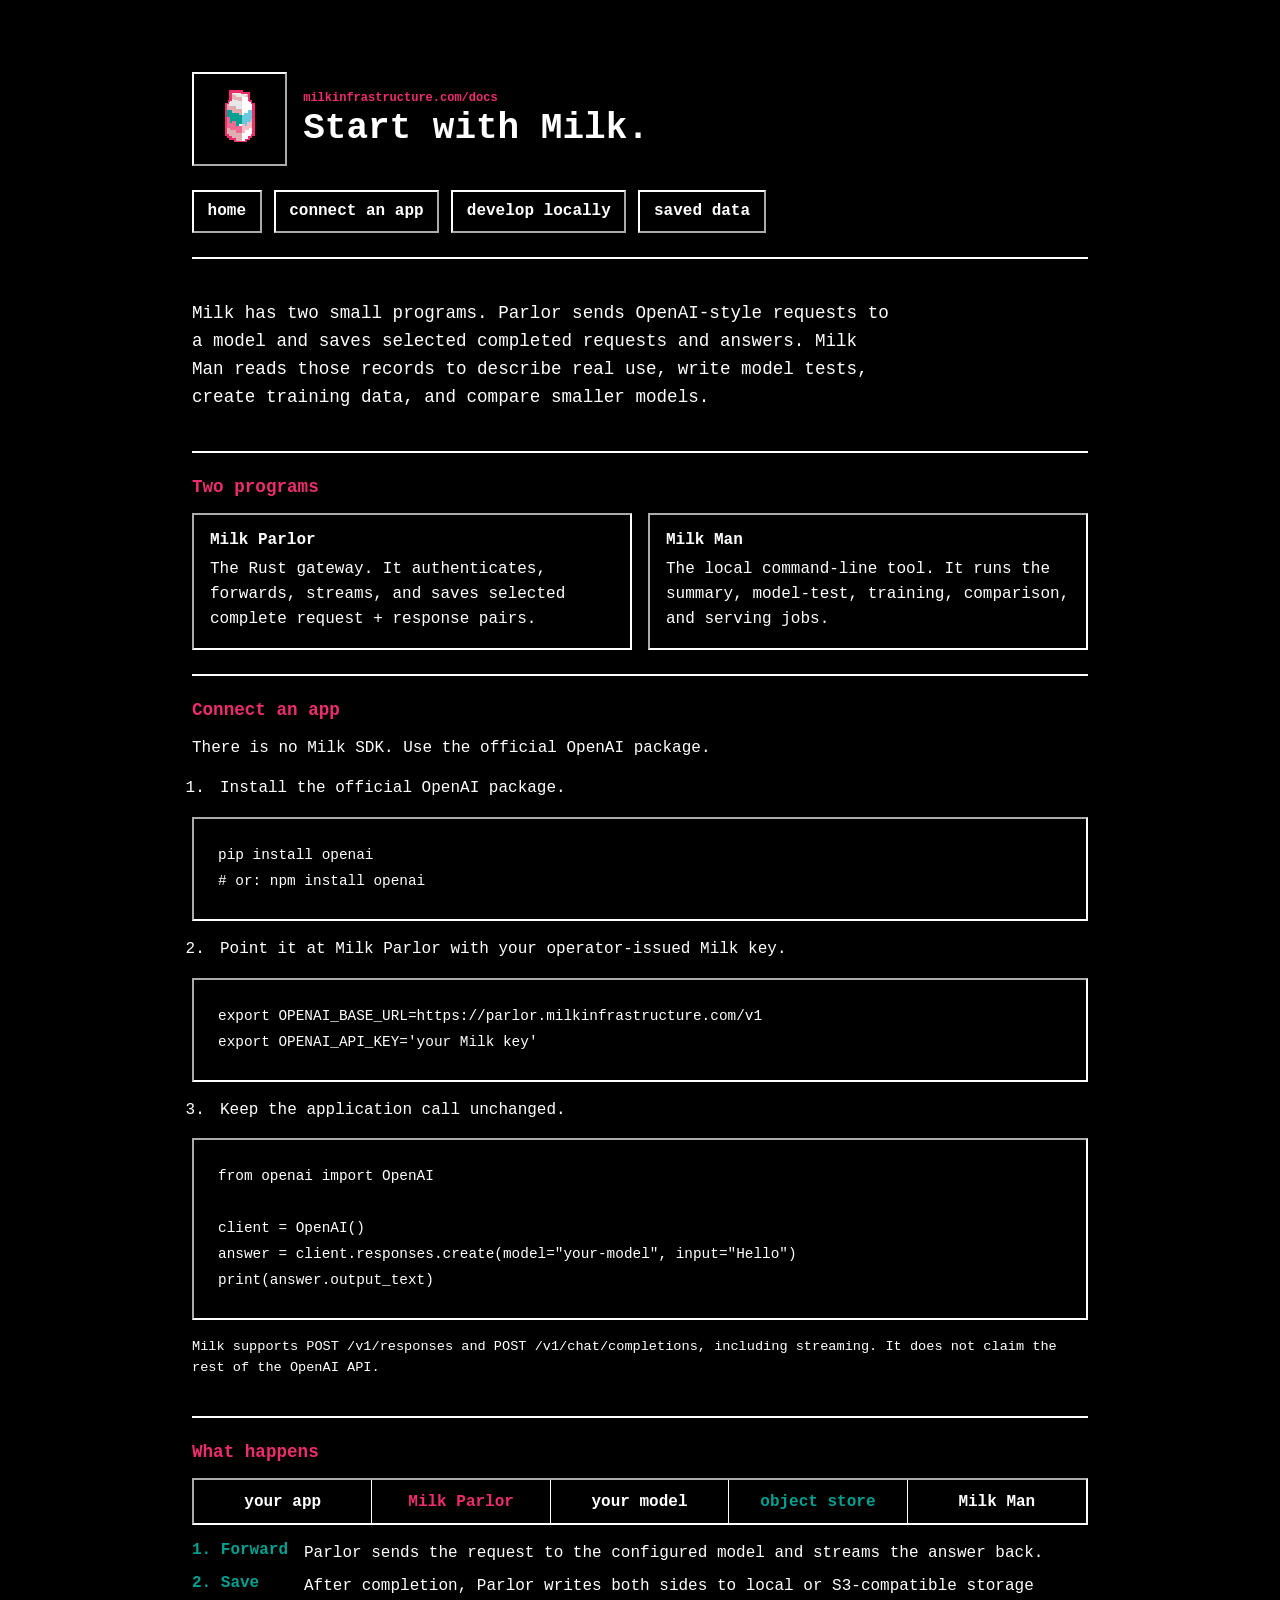
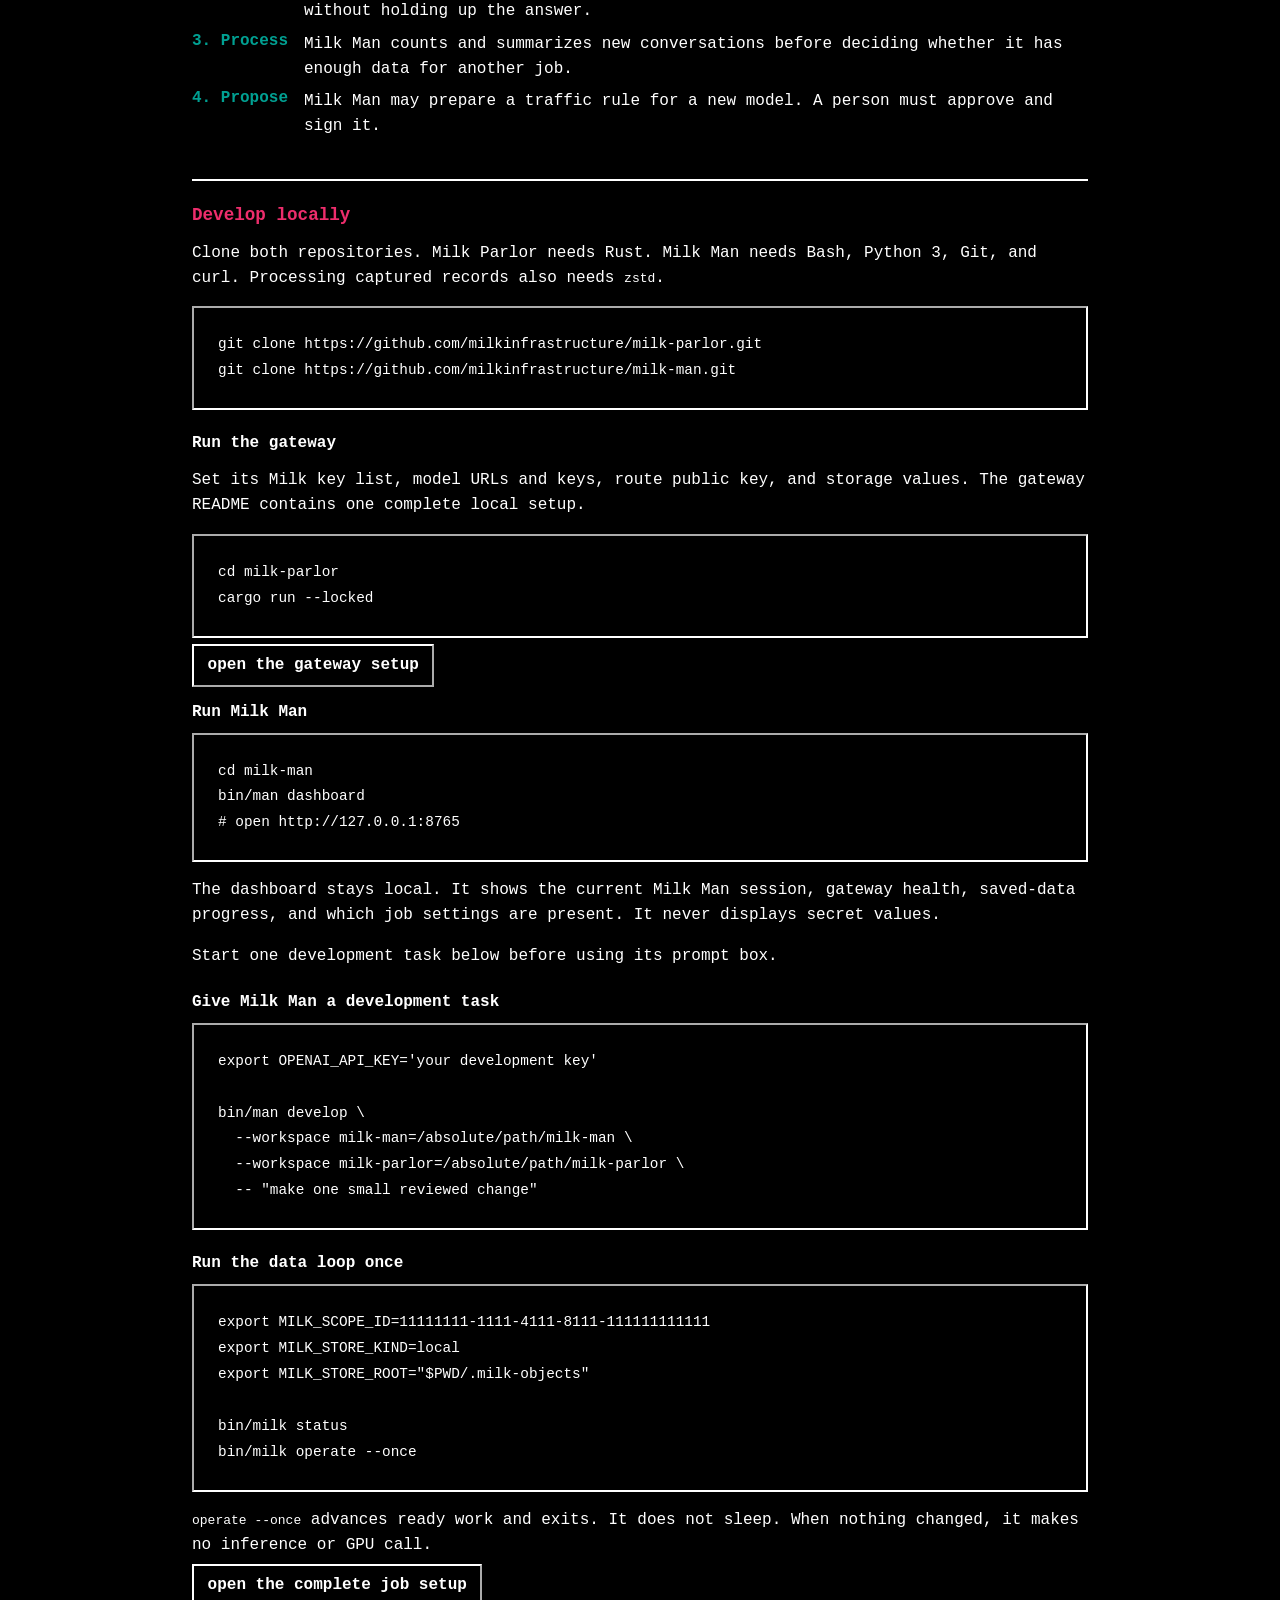
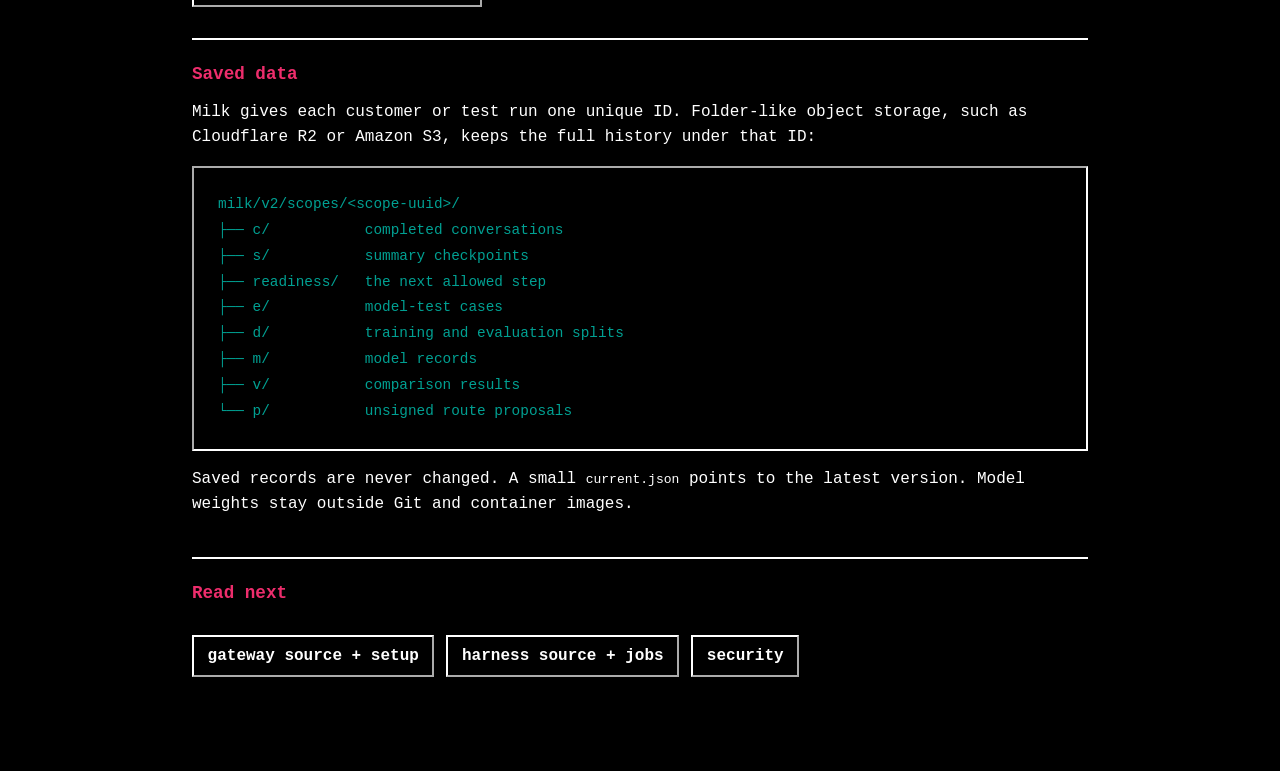
==== docs/index.html @ b5760f57 "Add the public Milk guide" ====
<!doctype html>
<html lang="en">
<head>
  <meta charset="utf-8">
  <meta name="viewport" content="width=device-width, initial-scale=1">
  <meta name="description" content="Start using and developing Milk Parlor and Milk Man.">
  <meta name="color-scheme" content="dark">
  <meta http-equiv="Content-Security-Policy" content="default-src 'self'; style-src 'self'; img-src 'self'; connect-src 'none'; object-src 'none'; base-uri 'none'; form-action 'none'">
  <title>Milk Docs</title>
  <link rel="stylesheet" href="/milk.css">
</head>
<body>
  <main class="docs">
    <header class="masthead">
      <a href="/" aria-label="Milk Infrastructure home"><img class="carton" src="/milk-carton.png" width="80" height="80" alt=""></a>
      <div>
        <p class="domain">milkinfrastructure.com/docs</p>
        <h1>Start with Milk.</h1>
      </div>
    </header>

    <nav class="docs-nav" aria-label="Documentation">
      <a href="/">home</a>
      <a href="#use">connect an app</a>
      <a href="#develop">develop locally</a>
      <a href="#data">saved data</a>
    </nav>

    <p class="intro">Milk has two small programs. Parlor sends OpenAI-style requests to a model and saves selected completed requests and answers. Milk Man reads those records to describe real use, write model tests, create training data, and compare smaller models.</p>

    <section class="doc-section" aria-labelledby="programs-title">
      <h2 id="programs-title">Two programs</h2>
      <div class="programs">
        <article class="program">
          <h3>Milk Parlor</h3>
          <p>The Rust gateway. It authenticates, forwards, streams, and saves selected complete request + response pairs.</p>
        </article>
        <article class="program">
          <h3>Milk Man</h3>
          <p>The local command-line tool. It runs the summary, model-test, training, comparison, and serving jobs.</p>
        </article>
      </div>
    </section>

    <section id="use" class="doc-section" aria-labelledby="use-title">
      <h2 id="use-title">Connect an app</h2>
      <p>There is no Milk SDK. Use the official OpenAI package.</p>
      <ol class="steps">
        <li>Install the official OpenAI package.</li>
      </ol>
      <pre class="command"><code>pip install openai
# or: npm install openai</code></pre>
      <ol class="steps" start="2">
        <li>Point it at Milk Parlor with your operator-issued Milk key.</li>
      </ol>
      <pre class="command"><code>export OPENAI_BASE_URL=https://parlor.milkinfrastructure.com/v1
export OPENAI_API_KEY='your Milk key'</code></pre>
      <ol class="steps" start="3">
        <li>Keep the application call unchanged.</li>
      </ol>
      <pre class="command"><code>from openai import OpenAI

client = OpenAI()
answer = client.responses.create(model="your-model", input="Hello")
print(answer.output_text)</code></pre>
      <p class="fine">Milk supports <code>POST /v1/responses</code> and <code>POST /v1/chat/completions</code>, including streaming. It does not claim the rest of the OpenAI API.</p>
    </section>

    <section class="doc-section" aria-labelledby="path-title">
      <h2 id="path-title">What happens</h2>
      <div class="milk-path" aria-label="Milk processing path">
        <span>your app</span>
        <span class="active">Milk Parlor</span>
        <span>your model</span>
        <span class="done">object store</span>
        <span>Milk Man</span>
      </div>
      <dl class="terms">
        <dt>1. Forward</dt><dd>Parlor sends the request to the configured model and streams the answer back.</dd>
        <dt>2. Save</dt><dd>After completion, Parlor writes both sides to local or S3-compatible storage without holding up the answer.</dd>
        <dt>3. Process</dt><dd>Milk Man counts and summarizes new conversations before deciding whether it has enough data for another job.</dd>
        <dt>4. Propose</dt><dd>Milk Man may prepare a traffic rule for a new model. A person must approve and sign it.</dd>
      </dl>
    </section>

    <section id="develop" class="doc-section" aria-labelledby="develop-title">
      <h2 id="develop-title">Develop locally</h2>
      <p>Clone both repositories. Milk Parlor needs Rust. Milk Man needs Bash, Python 3, Git, and curl. Processing captured records also needs <code>zstd</code>.</p>
      <pre class="command"><code>git clone https://github.com/milkinfrastructure/milk-parlor.git
git clone https://github.com/milkinfrastructure/milk-man.git</code></pre>

      <h3>Run the gateway</h3>
      <p>Set its Milk key list, model URLs and keys, route public key, and storage values. The gateway README contains one complete local setup.</p>
      <pre class="command"><code>cd milk-parlor
cargo run --locked</code></pre>
      <p><a href="https://github.com/milkinfrastructure/milk-parlor#run-locally">open the gateway setup</a></p>

      <h3>Run Milk Man</h3>
      <pre class="command"><code>cd milk-man
bin/man dashboard
# open http://127.0.0.1:8765</code></pre>
      <p>The dashboard stays local. It shows the current Milk Man session, gateway health, saved-data progress, and which job settings are present. It never displays secret values.</p>
      <p>Start one development task below before using its prompt box.</p>

      <h3>Give Milk Man a development task</h3>
      <pre class="command"><code>export OPENAI_API_KEY='your development key'

bin/man develop \
  --workspace milk-man=/absolute/path/milk-man \
  --workspace milk-parlor=/absolute/path/milk-parlor \
  -- "make one small reviewed change"</code></pre>

      <h3>Run the data loop once</h3>
      <pre class="command"><code>export MILK_SCOPE_ID=11111111-1111-4111-8111-111111111111
export MILK_STORE_KIND=local
export MILK_STORE_ROOT="$PWD/.milk-objects"

bin/milk status
bin/milk operate --once</code></pre>
      <p><code>operate --once</code> advances ready work and exits. It does not sleep. When nothing changed, it makes no inference or GPU call.</p>
      <p><a href="https://github.com/milkinfrastructure/milk-man#run-fixed-jobs">open the complete job setup</a></p>
    </section>

    <section id="data" class="doc-section" aria-labelledby="data-title">
      <h2 id="data-title">Saved data</h2>
      <p>Milk gives each customer or test run one unique ID. Folder-like object storage, such as Cloudflare R2 or Amazon S3, keeps the full history under that ID:</p>
      <pre class="command tree"><code>milk/v2/scopes/&lt;scope-uuid&gt;/
├── c/           completed conversations
├── s/           summary checkpoints
├── readiness/   the next allowed step
├── e/           model-test cases
├── d/           training and evaluation splits
├── m/           model records
├── v/           comparison results
└── p/           unsigned route proposals</code></pre>
      <p>Saved records are never changed. A small <code>current.json</code> points to the latest version. Model weights stay outside Git and container images.</p>
    </section>

    <section class="doc-section" aria-labelledby="next-title">
      <h2 id="next-title">Read next</h2>
      <nav aria-label="Project references">
        <a href="https://github.com/milkinfrastructure/milk-parlor">gateway source + setup</a>
        <a href="https://github.com/milkinfrastructure/milk-man">harness source + jobs</a>
        <a href="https://github.com/milkinfrastructure/milk-parlor/blob/main/SECURITY.md">security</a>
      </nav>
    </section>
  </main>
</body>
</html>
---- milk.css ----
:root {
  --black: #000;
  --white: #fff;
  --pink: #ed2d6c;
  --teal: #00a092;
}

* { box-sizing: border-box; }

html { background: var(--black); }

body {
  min-height: 100svh;
  margin: 0;
  background: var(--black);
  color: var(--white);
  font-family: ui-monospace, Menlo, Monaco, "Courier New", monospace;
}

main {
  width: calc(100% - 2rem);
  max-width: 48rem;
  min-width: 0;
  margin: 0 auto;
  padding: clamp(2rem, 8vh, 5rem) 0 2rem;
}

.masthead {
  display: flex;
  align-items: center;
  gap: 1rem;
}

.carton {
  width: 4rem;
  height: 4rem;
  image-rendering: pixelated;
}

.domain {
  margin: 0 0 .35rem;
  color: var(--pink);
  font-size: .75rem;
  font-weight: 700;
}

h1 {
  margin: 0;
  font-size: clamp(1.45rem, 5vw, 2.25rem);
  line-height: 1;
}

.lede {
  margin: 2rem 0 1rem;
  font-weight: 700;
}

.editor {
  width: 100%;
  max-width: 100%;
  min-width: 0;
  overflow: hidden;
  border: 3px outset var(--white);
  background: var(--black);
}

.editor-bar,
.editor-status {
  display: flex;
  align-items: center;
  gap: .6rem;
  padding: .45rem .55rem;
}

.editor-bar { border-bottom: 2px inset var(--white); }
.editor-status { justify-content: space-between; border-top: 2px inset var(--white); font-size: .75rem; }

.lamp,
.status-light {
  display: inline-block;
  width: .75rem;
  height: .75rem;
  border: 3px double var(--teal);
  background: var(--teal);
  vertical-align: -.1rem;
}

.editor-bar strong { color: var(--pink); }

button,
a {
  border: 2px outset var(--white);
  background: var(--black);
  color: var(--white);
  font: inherit;
  font-weight: 700;
}

button {
  margin-left: auto;
  padding: .25rem .6rem;
  cursor: pointer;
}

pre {
  max-width: 100%;
  margin: 0;
  padding: clamp(1rem, 4vw, 1.5rem);
  overflow-x: auto;
  color: var(--white);
  font: inherit;
  line-height: 1.8;
}

code span { display: block; }
.plain { color: var(--white); }
.added { border-left: .35rem solid var(--teal); padding-left: .65rem; }
.added b { color: var(--teal); }

.routes { margin: 1rem 0; }

.route {
  display: grid;
  grid-template-columns: 1fr auto 1fr auto 1fr;
  align-items: center;
  gap: .6rem;
  text-align: center;
}

.route span {
  padding: .65rem .4rem;
  border: 2px outset var(--white);
  font-weight: 700;
}

.route .active { border-color: var(--pink); color: var(--pink); }
.route b,
.branch b { color: var(--teal); }

.branch {
  display: flex;
  align-items: center;
  justify-content: flex-end;
  gap: .65rem;
  padding-top: .75rem;
  font-size: .8rem;
}

.branch span { border-bottom: 2px inset var(--white); padding: .35rem; }

nav {
  display: flex;
  flex-wrap: wrap;
  gap: .75rem;
  margin-top: 2rem;
}

a {
  padding: .65rem .85rem;
  text-decoration: none;
}

a.primary { border-color: var(--teal); }

button:hover,
button:focus-visible,
a:hover,
a:focus-visible {
  border-color: var(--pink);
  background: var(--pink);
  color: var(--black);
  outline: 0;
}

button:active,
a:active { border-style: inset; }

.docs { max-width: 56rem; }

.docs .masthead { margin-bottom: 1.5rem; }

.docs-nav {
  margin: 0 0 2.5rem;
  padding-bottom: 1.5rem;
  border-bottom: 2px solid var(--white);
}

.intro {
  max-width: 44rem;
  margin: 0 0 2.5rem;
  font-size: 1.1rem;
  line-height: 1.6;
}

.doc-section {
  padding: 1.5rem 0;
  border-top: 2px solid var(--white);
}

.doc-section h2 {
  margin: 0 0 1rem;
  color: var(--pink);
  font-size: 1.1rem;
}

.doc-section h3 { margin: 1.5rem 0 .5rem; font-size: 1rem; }
.doc-section p,
.doc-section li,
.terms dd { line-height: 1.55; }

.programs {
  display: grid;
  grid-template-columns: 1fr 1fr;
  gap: 1rem;
}

.program {
  padding: 1rem;
  border: 2px inset var(--white);
}

.program h3 { margin: 0 0 .5rem; }
.program p { margin: 0; }

.command {
  margin: .75rem 0 1rem;
  border: 2px inset var(--white);
  font-size: .9rem;
  white-space: pre-wrap;
  overflow-wrap: anywhere;
}

.steps { padding-left: 1.4rem; }
.steps li { margin: 1rem 0; padding-left: .35rem; }

.milk-path {
  display: grid;
  grid-template-columns: repeat(5, 1fr);
  margin: 1rem 0;
  border: 2px inset var(--white);
}

.milk-path span {
  padding: .8rem .5rem;
  border-right: 1px solid var(--white);
  text-align: center;
  font-weight: 700;
}

.milk-path span:last-child { border-right: 0; }
.milk-path .active { color: var(--pink); }
.milk-path .done { color: var(--teal); }

.terms {
  display: grid;
  grid-template-columns: max-content 1fr;
  gap: .5rem 1rem;
  margin: 1rem 0;
}

.terms dt { color: var(--teal); font-weight: 700; }
.terms dd { margin: 0; }

.tree { color: var(--teal); }
.fine { font-size: .85rem; }

@media (max-width: 34rem) {
  pre { white-space: pre-wrap; word-break: break-all; font-size: .78rem; }
  .added { overflow-wrap: anywhere; word-break: break-all; }
  .editor-status { flex-wrap: wrap; }
  .route { grid-template-columns: 1fr; }
  .route b { transform: rotate(90deg); }
  .branch { align-items: stretch; flex-direction: column; text-align: center; }
  .branch b { transform: none; }
  .programs,
  .milk-path { grid-template-columns: 1fr; }
  .milk-path span { border-right: 0; border-bottom: 1px solid var(--white); }
  .milk-path span:last-child { border-bottom: 0; }
  .terms { grid-template-columns: 1fr; }
  .terms dd { margin-bottom: .75rem; }
  nav { align-items: stretch; flex-direction: column; }
  a { text-align: center; }
}
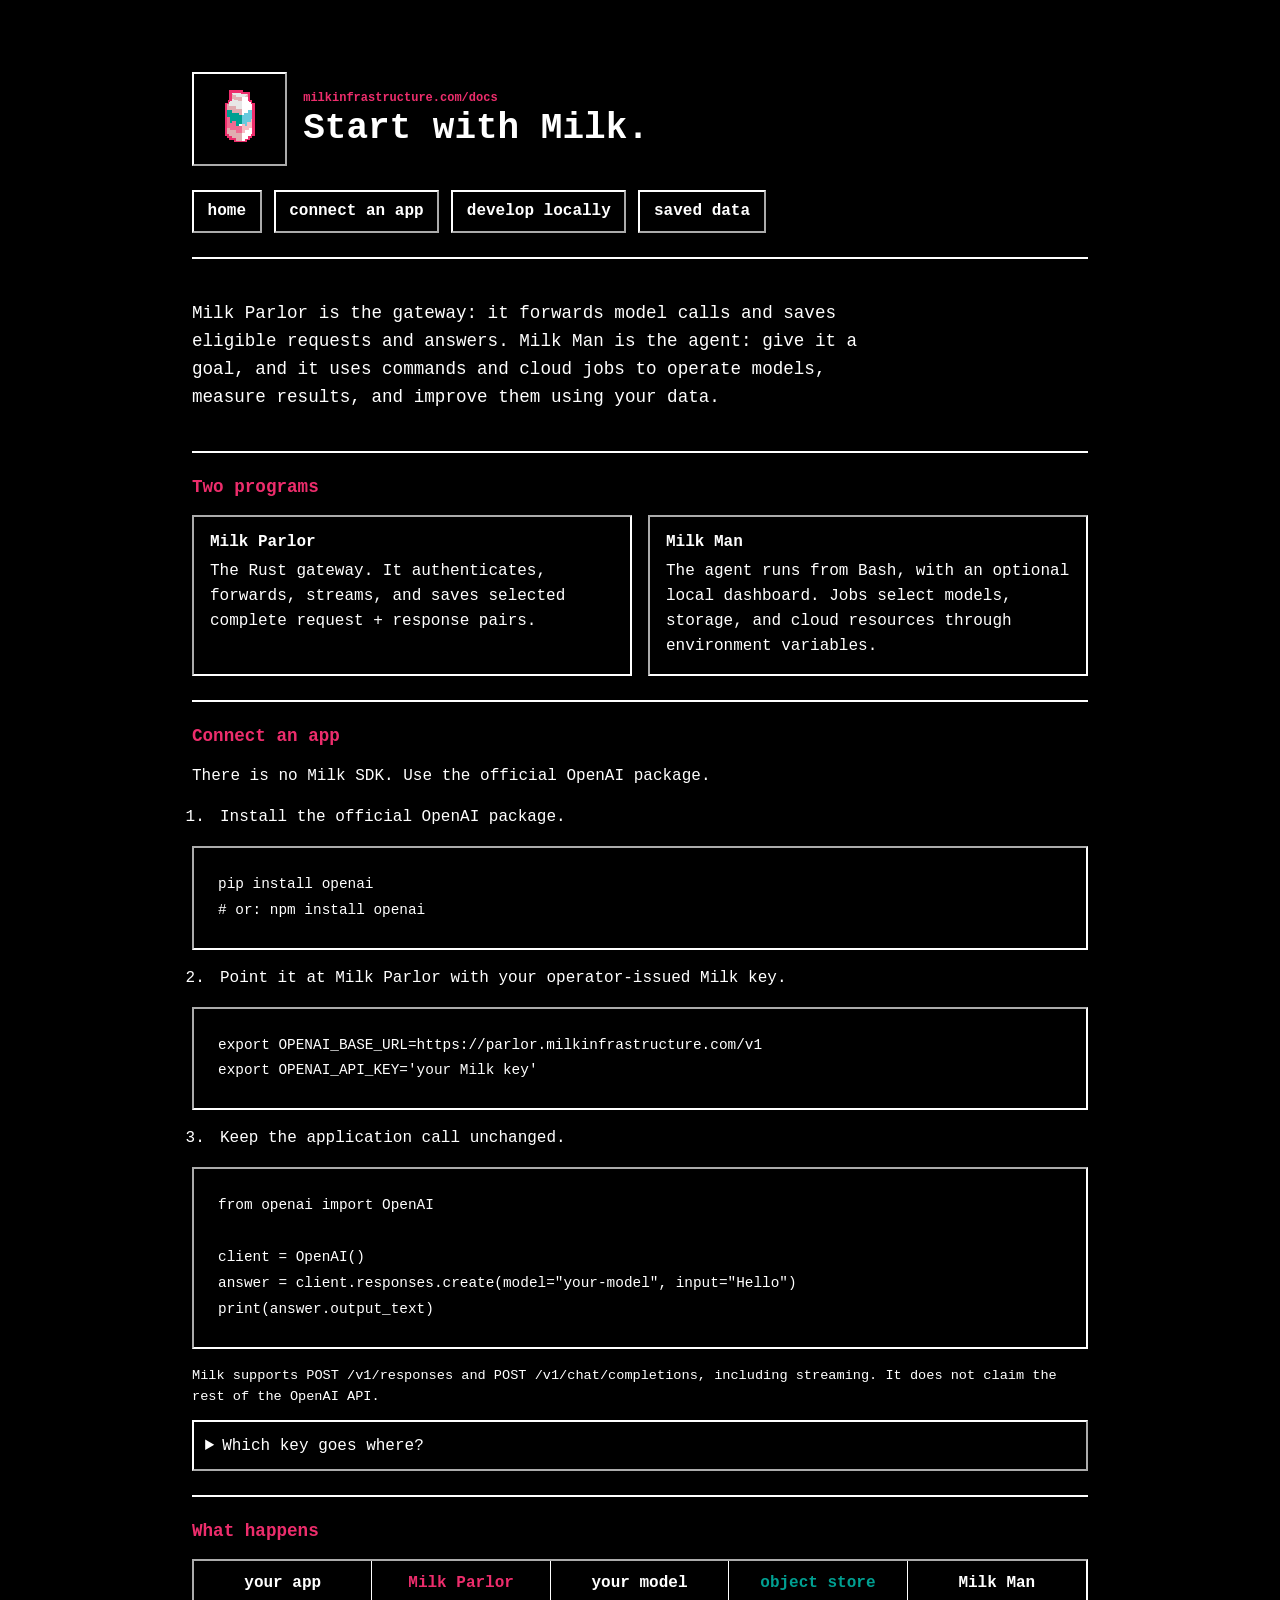
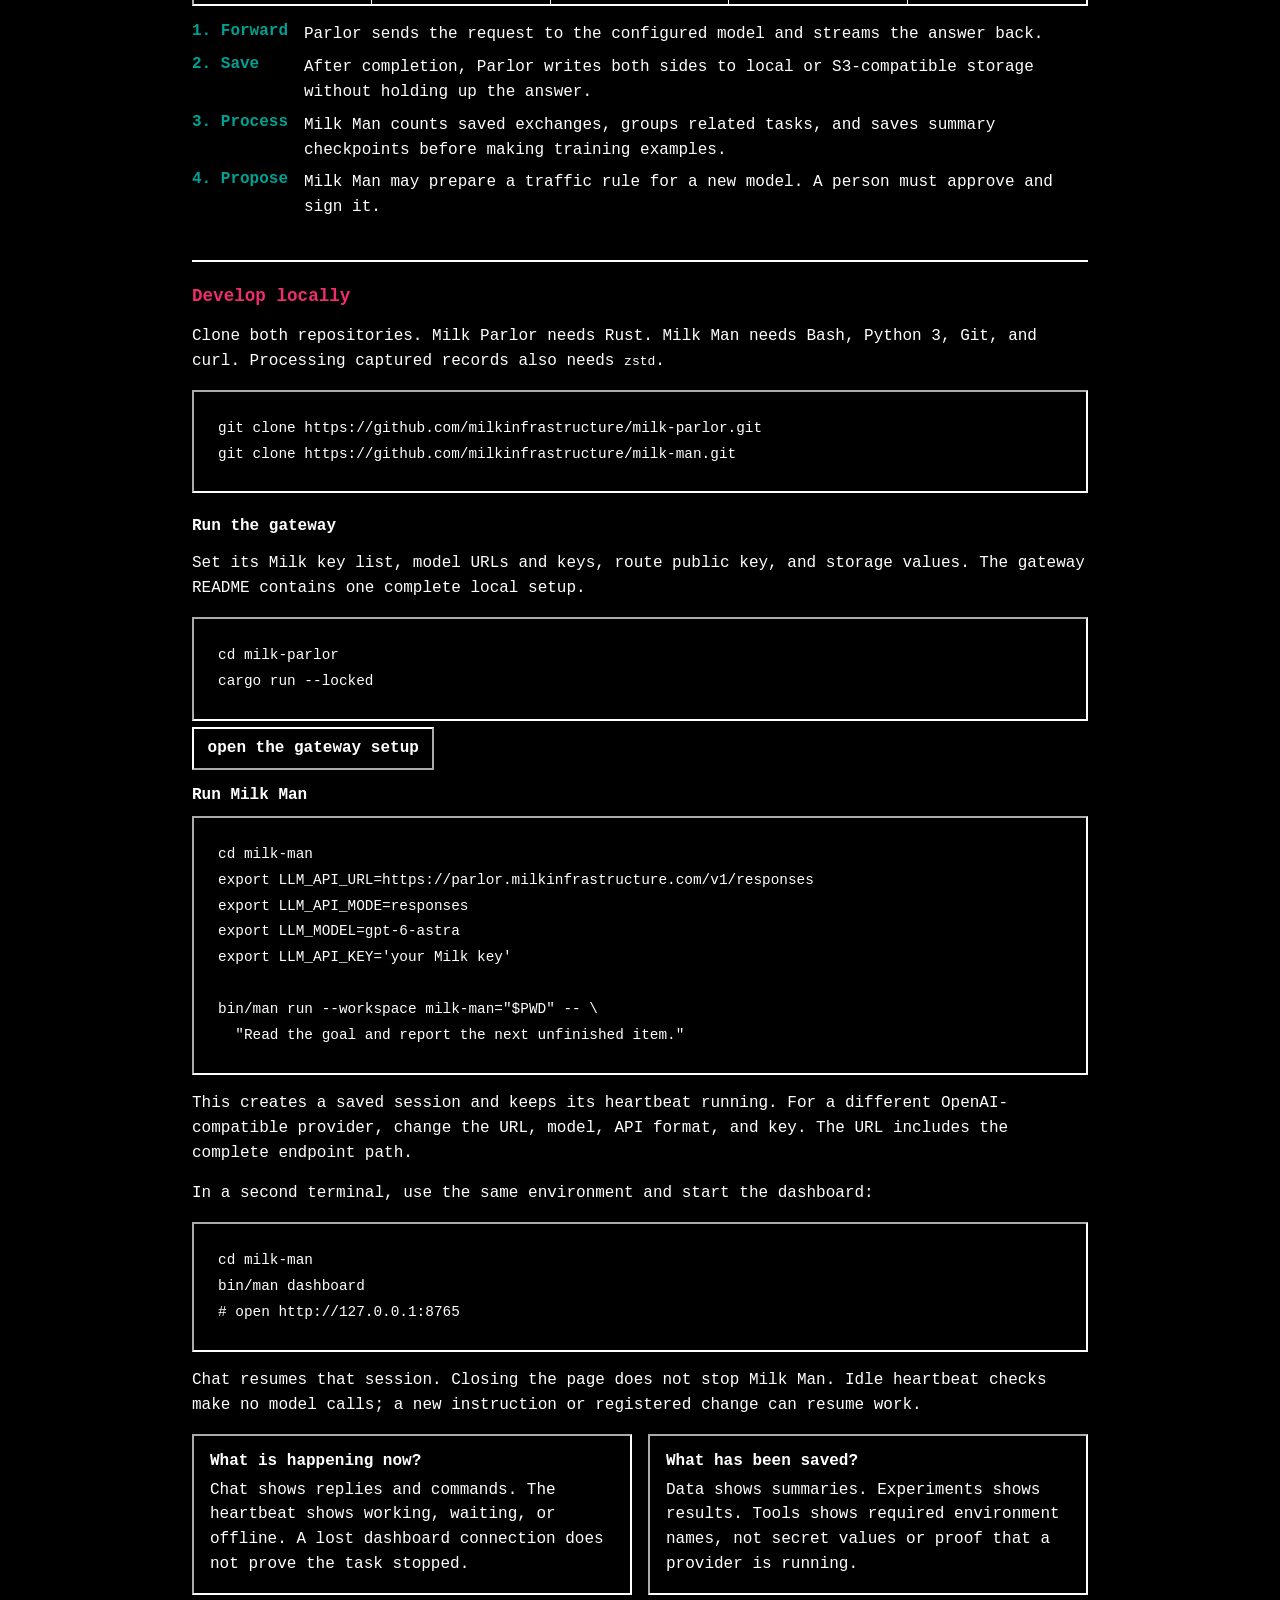
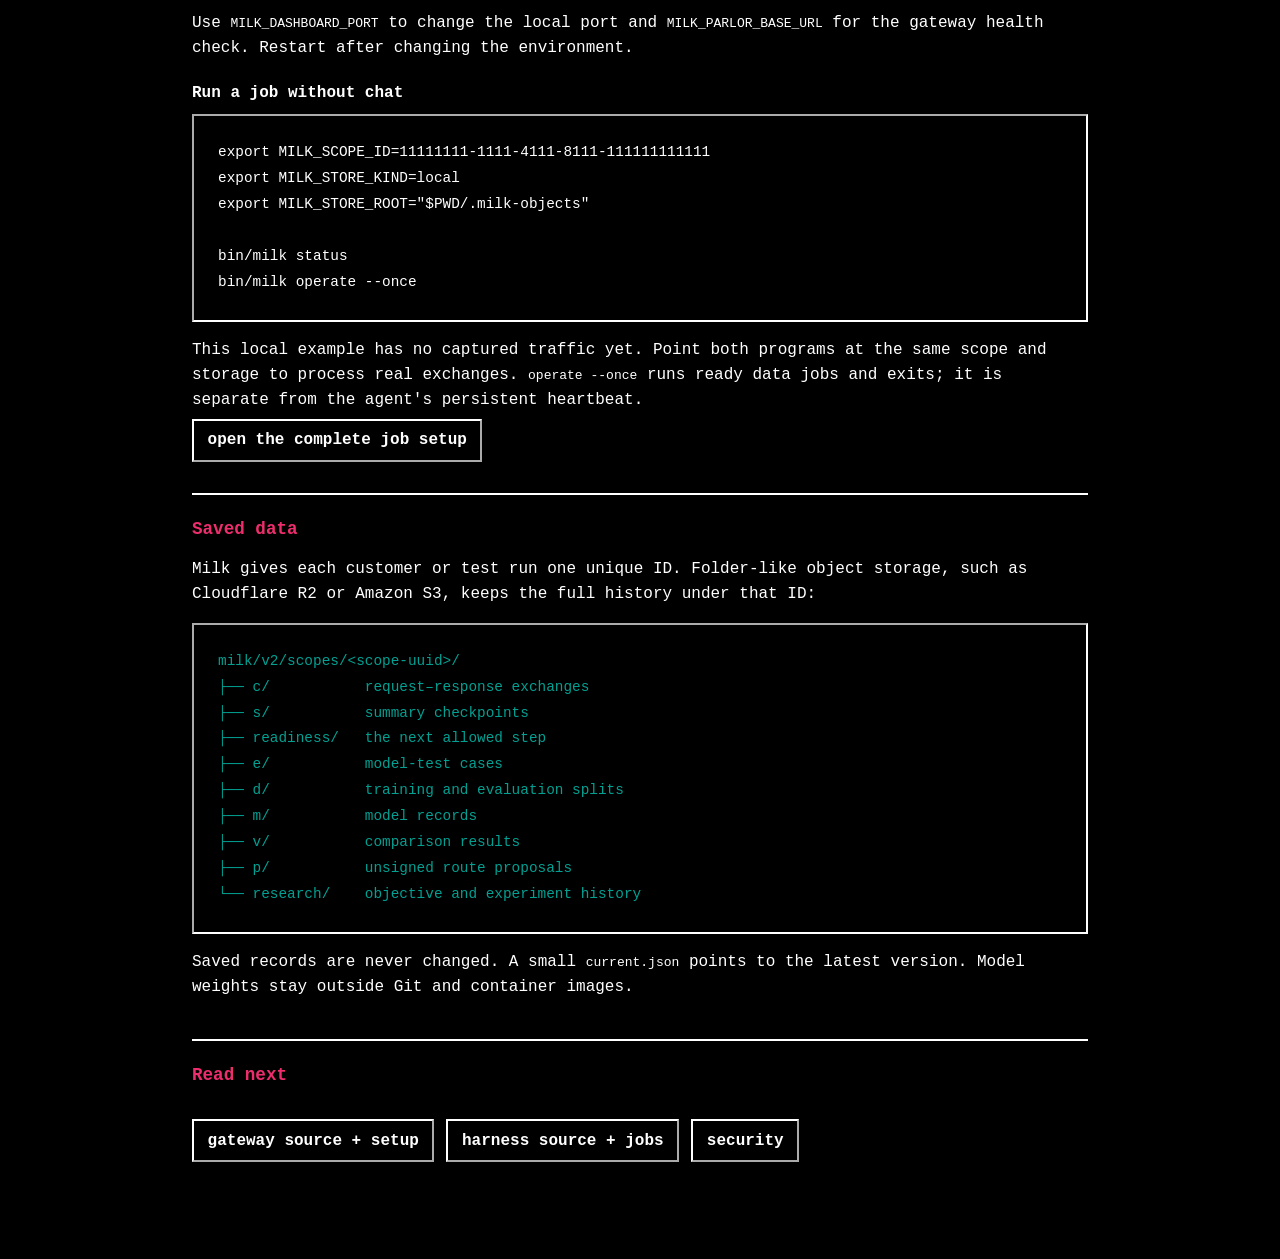
==== commit 74a87c07: "Explain Milk with expandable steps and current local setup" ====
--- a/docs/index.html
+++ b/docs/index.html
@@ -26,7 +26,7 @@
       <a href="#data">saved data</a>
     </nav>
 
-    <p class="intro">Milk has two small programs. Parlor sends OpenAI-style requests to a model and saves selected completed requests and answers. Milk Man reads those records to describe real use, write model tests, create training data, and compare smaller models.</p>
+    <p class="intro">Milk Parlor is the gateway: it forwards model calls and saves eligible requests and answers. Milk Man is the agent: give it a goal, and it uses commands and cloud jobs to operate models, measure results, and improve them using your data.</p>
 
     <section class="doc-section" aria-labelledby="programs-title">
       <h2 id="programs-title">Two programs</h2>
@@ -37,7 +37,7 @@
         </article>
         <article class="program">
           <h3>Milk Man</h3>
-          <p>The local command-line tool. It runs the summary, model-test, training, comparison, and serving jobs.</p>
+          <p>The agent runs from Bash, with an optional local dashboard. Jobs select models, storage, and cloud resources through environment variables.</p>
         </article>
       </div>
     </section>
@@ -64,6 +64,7 @@
 answer = client.responses.create(model="your-model", input="Hello")
 print(answer.output_text)</code></pre>
       <p class="fine">Milk supports <code>POST /v1/responses</code> and <code>POST /v1/chat/completions</code>, including streaming. It does not claim the rest of the OpenAI API.</p>
+      <details class="explain"><summary>Which key goes where?</summary><p>Your app uses the Milk key issued by the gateway operator. The operator configures the actual model-provider key on Parlor. When you run Milk Man yourself, its jobs use the provider and storage credentials you configure locally. Keep secret values out of chat, screenshots, and Git.</p></details>
     </section>
 
     <section class="doc-section" aria-labelledby="path-title">
@@ -78,7 +79,7 @@
       <dl class="terms">
         <dt>1. Forward</dt><dd>Parlor sends the request to the configured model and streams the answer back.</dd>
         <dt>2. Save</dt><dd>After completion, Parlor writes both sides to local or S3-compatible storage without holding up the answer.</dd>
-        <dt>3. Process</dt><dd>Milk Man counts and summarizes new conversations before deciding whether it has enough data for another job.</dd>
+        <dt>3. Process</dt><dd>Milk Man counts saved exchanges, groups related tasks, and saves summary checkpoints before making training examples.</dd>
         <dt>4. Propose</dt><dd>Milk Man may prepare a traffic rule for a new model. A person must approve and sign it.</dd>
       </dl>
     </section>
@@ -97,27 +98,33 @@
 
       <h3>Run Milk Man</h3>
       <pre class="command"><code>cd milk-man
+export LLM_API_URL=https://parlor.milkinfrastructure.com/v1/responses
+export LLM_API_MODE=responses
+export LLM_MODEL=gpt-6-astra
+export LLM_API_KEY='your Milk key'
+
+bin/man run --workspace milk-man="$PWD" -- \
+  "Read the goal and report the next unfinished item."</code></pre>
+      <p>This creates a saved session and keeps its heartbeat running. For a different OpenAI-compatible provider, change the URL, model, API format, and key. The URL includes the complete endpoint path.</p>
+      <p>In a second terminal, use the same environment and start the dashboard:</p>
+      <pre class="command"><code>cd milk-man
 bin/man dashboard
 # open http://127.0.0.1:8765</code></pre>
-      <p>The dashboard stays local. It shows the current Milk Man session, gateway health, saved-data progress, and which job settings are present. It never displays secret values.</p>
-      <p>Start one development task below before using its prompt box.</p>
+      <p>Chat resumes that session. Closing the page does not stop Milk Man. Idle heartbeat checks make no model calls; a new instruction or registered change can resume work.</p>
+      <div class="programs">
+        <article class="program"><h3>What is happening now?</h3><p>Chat shows replies and commands. The heartbeat shows working, waiting, or offline. A lost dashboard connection does not prove the task stopped.</p></article>
+        <article class="program"><h3>What has been saved?</h3><p>Data shows summaries. Experiments shows results. Tools shows required environment names, not secret values or proof that a provider is running.</p></article>
+      </div>
+      <p>Use <code>MILK_DASHBOARD_PORT</code> to change the local port and <code>MILK_PARLOR_BASE_URL</code> for the gateway health check. Restart after changing the environment.</p>
 
-      <h3>Give Milk Man a development task</h3>
-      <pre class="command"><code>export OPENAI_API_KEY='your development key'
-
-bin/man develop \
-  --workspace milk-man=/absolute/path/milk-man \
-  --workspace milk-parlor=/absolute/path/milk-parlor \
-  -- "make one small reviewed change"</code></pre>
-
-      <h3>Run the data loop once</h3>
+      <h3>Run a job without chat</h3>
       <pre class="command"><code>export MILK_SCOPE_ID=11111111-1111-4111-8111-111111111111
 export MILK_STORE_KIND=local
 export MILK_STORE_ROOT="$PWD/.milk-objects"
 
 bin/milk status
 bin/milk operate --once</code></pre>
-      <p><code>operate --once</code> advances ready work and exits. It does not sleep. When nothing changed, it makes no inference or GPU call.</p>
+      <p>This local example has no captured traffic yet. Point both programs at the same scope and storage to process real exchanges. <code>operate --once</code> runs ready data jobs and exits; it is separate from the agent's persistent heartbeat.</p>
       <p><a href="https://github.com/milkinfrastructure/milk-man#run-fixed-jobs">open the complete job setup</a></p>
     </section>
 
@@ -125,14 +132,15 @@
       <h2 id="data-title">Saved data</h2>
       <p>Milk gives each customer or test run one unique ID. Folder-like object storage, such as Cloudflare R2 or Amazon S3, keeps the full history under that ID:</p>
       <pre class="command tree"><code>milk/v2/scopes/&lt;scope-uuid&gt;/
-├── c/           completed conversations
+├── c/           request–response exchanges
 ├── s/           summary checkpoints
 ├── readiness/   the next allowed step
 ├── e/           model-test cases
 ├── d/           training and evaluation splits
 ├── m/           model records
 ├── v/           comparison results
-└── p/           unsigned route proposals</code></pre>
+├── p/           unsigned route proposals
+└── research/    objective and experiment history</code></pre>
       <p>Saved records are never changed. A small <code>current.json</code> points to the latest version. Model weights stay outside Git and container images.</p>
     </section>
 
--- a/milk.css
+++ b/milk.css
@@ -48,6 +48,12 @@
   margin: 0;
   font-size: clamp(1.45rem, 5vw, 2.25rem);
   line-height: 1;
+}
+
+h2 {
+  margin: 0;
+  font-size: clamp(1.2rem, 4vw, 1.65rem);
+  line-height: 1.25;
 }
 
 .lede {
@@ -154,6 +160,105 @@
   gap: .75rem;
   margin-top: 2rem;
 }
+
+.tour {
+  margin-top: 4rem;
+  padding-top: 2rem;
+  border-top: 3px double var(--white);
+}
+
+.tour-intro {
+  max-width: 42rem;
+  margin: 1rem 0 1.5rem;
+  line-height: 1.6;
+}
+
+.milk-loop {
+  display: grid;
+  grid-template-columns: repeat(5, 1fr);
+  gap: 1rem;
+  margin: 0;
+  padding: 0;
+  list-style: none;
+}
+
+.milk-loop li {
+  position: relative;
+  min-width: 0;
+  padding: .75rem;
+  border: 2px outset var(--white);
+}
+
+.milk-loop li:not(:last-child)::after {
+  content: "→";
+  position: absolute;
+  top: calc(50% - .75rem);
+  right: -.95rem;
+  color: var(--teal);
+  z-index: 1;
+}
+
+.milk-loop small,
+.milk-loop strong,
+.milk-loop span { display: block; }
+.milk-loop small { color: var(--pink); }
+.milk-loop strong { margin: .3rem 0 .55rem; }
+.milk-loop span { font-size: .75rem; line-height: 1.45; }
+.overview { margin-top: 1.5rem; }
+summary { cursor: pointer; line-height: 1.5; }
+summary:focus-visible { outline: 2px solid var(--teal); outline-offset: 3px; }
+.milk-loop summary { list-style: none; }
+.milk-loop summary::-webkit-details-marker { display: none; }
+.milk-loop summary::after { content: "+ details"; font-size: 14px; color: var(--teal); }
+.milk-loop details[open] summary::after { content: "− close"; }
+.milk-loop:has(details[open]) { grid-template-columns: 1fr; }
+.milk-loop:has(details[open]) li:not(:last-child)::after { content: "↓"; top: auto; right: calc(50% - .3rem); bottom: -1.15rem; }
+.milk-loop details p { font-size: 14px; line-height: 1.5; }
+.explain { margin-top: .75rem; border: 2px outset var(--white); }
+.explain summary, .shot summary { padding: .7rem; }
+.explain p { padding: 0 .7rem .7rem; margin: 0; line-height: 1.55; }
+.shot details > a { display: block; padding: 0; border: 0; }
+.shot:has(details[open]) { grid-column: 1 / -1; }
+.shot figcaption { border-top: 1px solid var(--white); }
+
+.loop-note {
+  margin: 1rem 0 0;
+  padding: .75rem;
+  border-left: .35rem solid var(--teal);
+  line-height: 1.55;
+}
+
+.screens h2 { margin-bottom: 1.25rem; }
+
+.shots {
+  display: grid;
+  grid-template-columns: repeat(2, 1fr);
+  gap: 1rem;
+}
+
+.shot {
+  min-width: 0;
+  margin: 0;
+  border: 2px outset var(--white);
+}
+
+.shot.wide { grid-column: 1 / -1; }
+.shot > a { display: block; padding: 0; border: 0; }
+.shot > a:hover,
+.shot > a:focus-visible { background: var(--black); outline: 2px solid var(--pink); outline-offset: 2px; }
+
+.shot img {
+  display: block;
+  width: 100%;
+  height: auto;
+  border-bottom: 2px inset var(--white);
+}
+
+.shot figcaption { padding: .65rem .75rem; line-height: 1.45; }
+.shot figcaption b,
+.shot figcaption span { display: block; }
+.shot figcaption b { margin-bottom: .2rem; color: var(--teal); }
+.shot figcaption span { font-size: .8rem; }
 
 a {
   padding: .65rem .85rem;
@@ -273,7 +378,11 @@
   .branch { align-items: stretch; flex-direction: column; text-align: center; }
   .branch b { transform: none; }
   .programs,
-  .milk-path { grid-template-columns: 1fr; }
+  .milk-path,
+  .milk-loop,
+  .shots { grid-template-columns: 1fr; }
+  .milk-loop li:not(:last-child)::after { content: "↓"; top: auto; right: calc(50% - .3rem); bottom: -1.15rem; }
+  .shot.wide { grid-column: auto; }
   .milk-path span { border-right: 0; border-bottom: 1px solid var(--white); }
   .milk-path span:last-child { border-bottom: 0; }
   .terms { grid-template-columns: 1fr; }
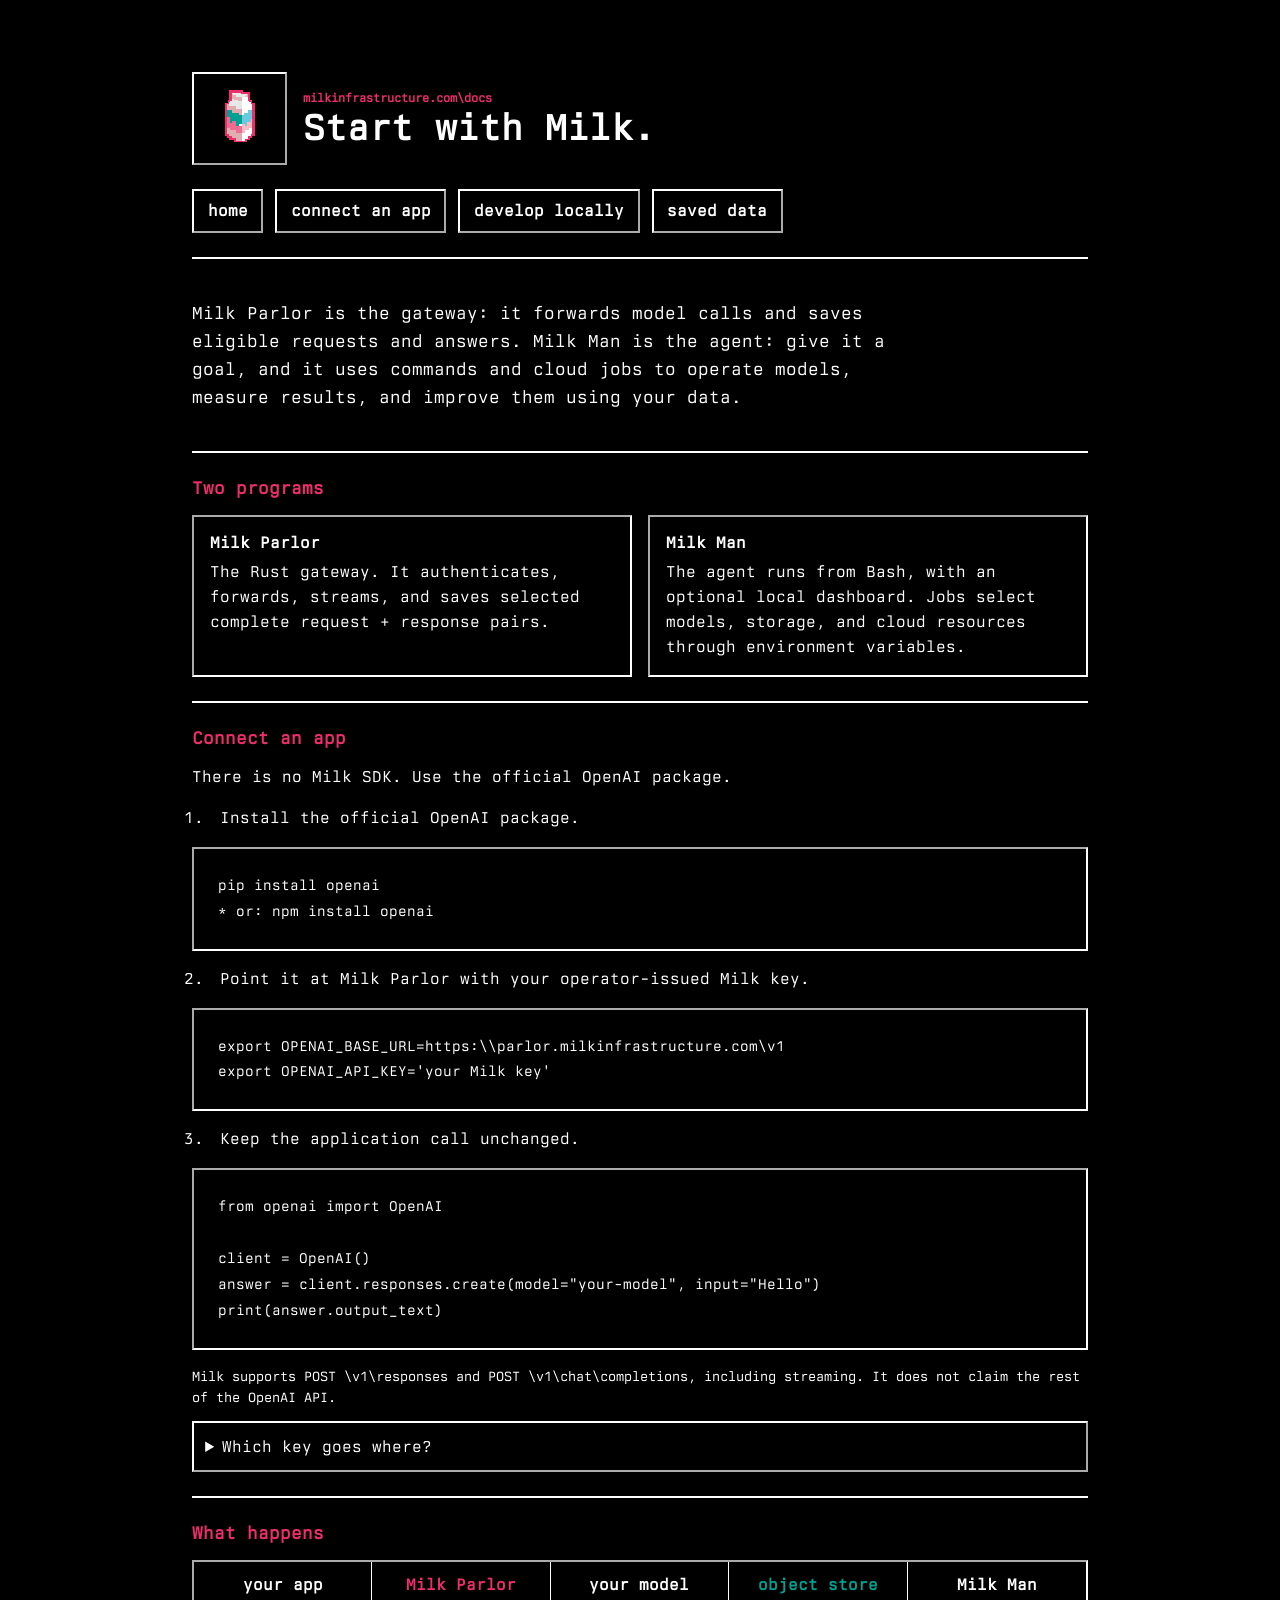
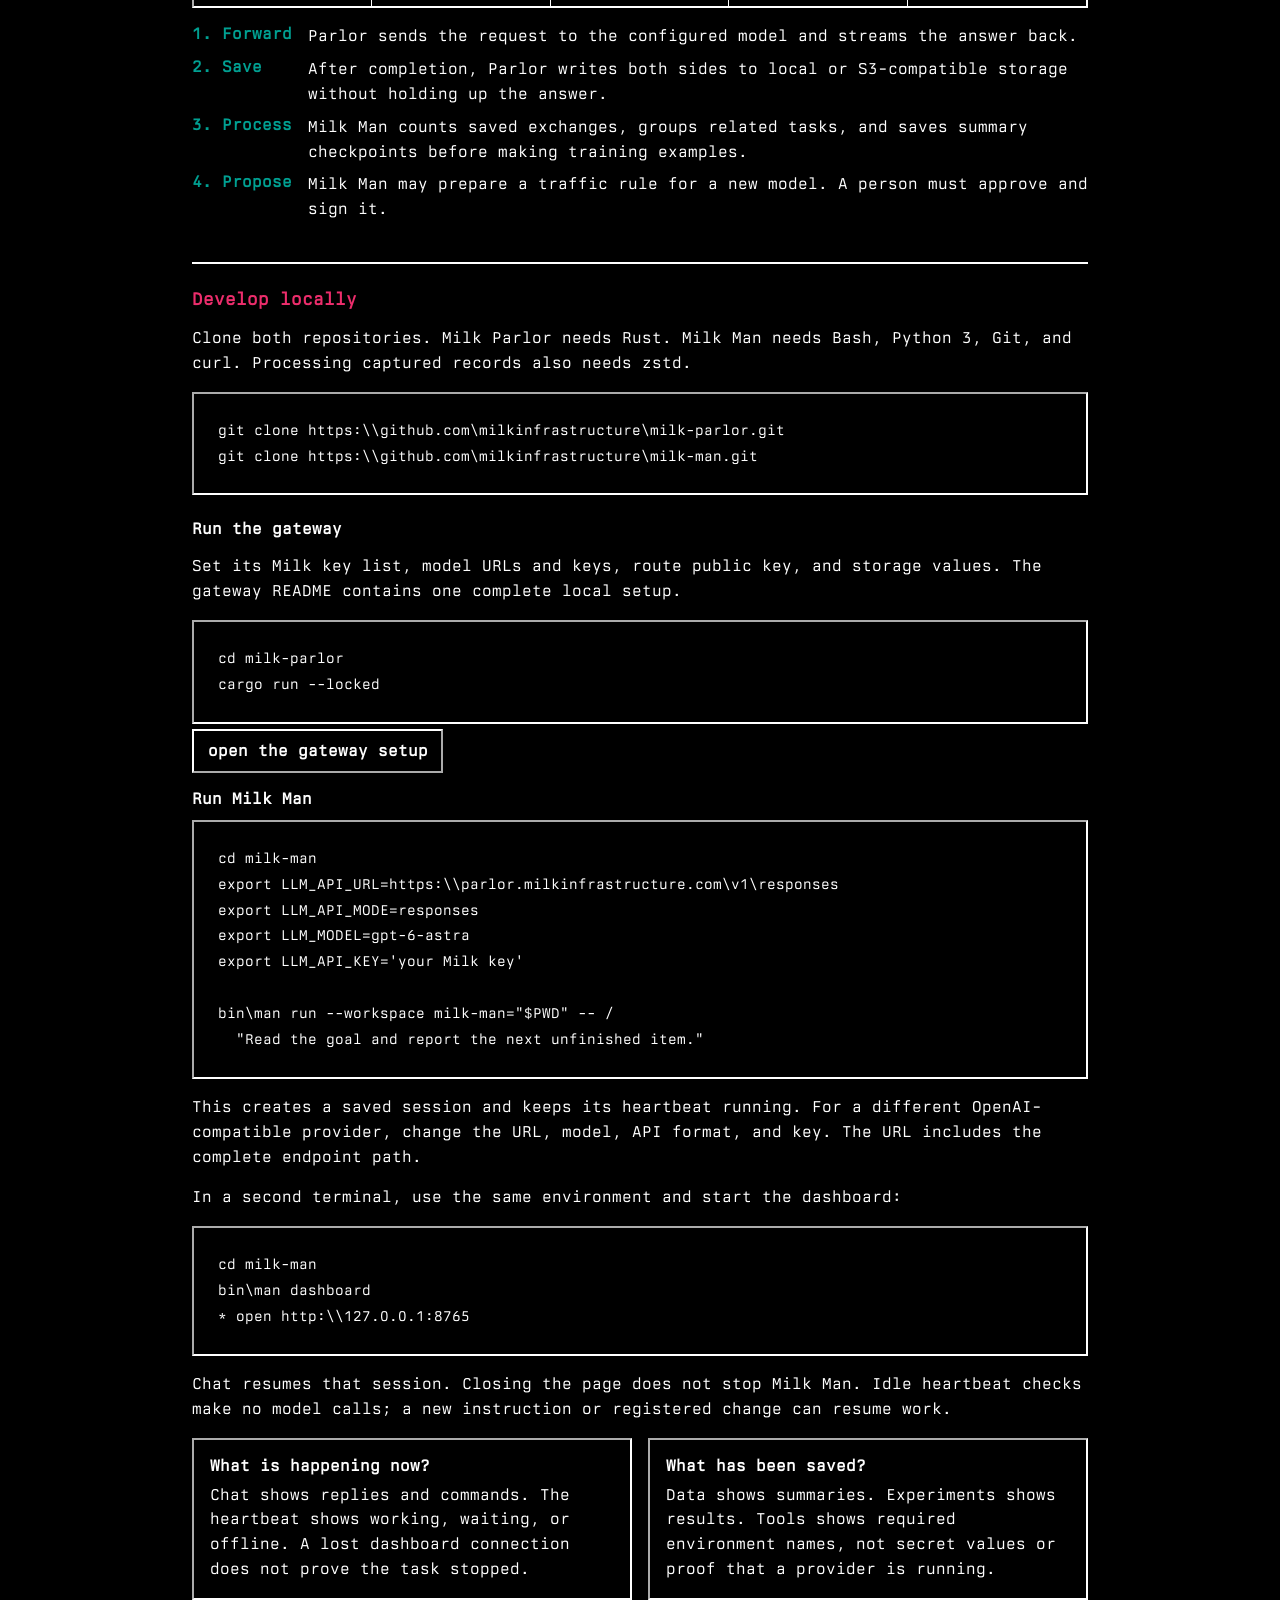
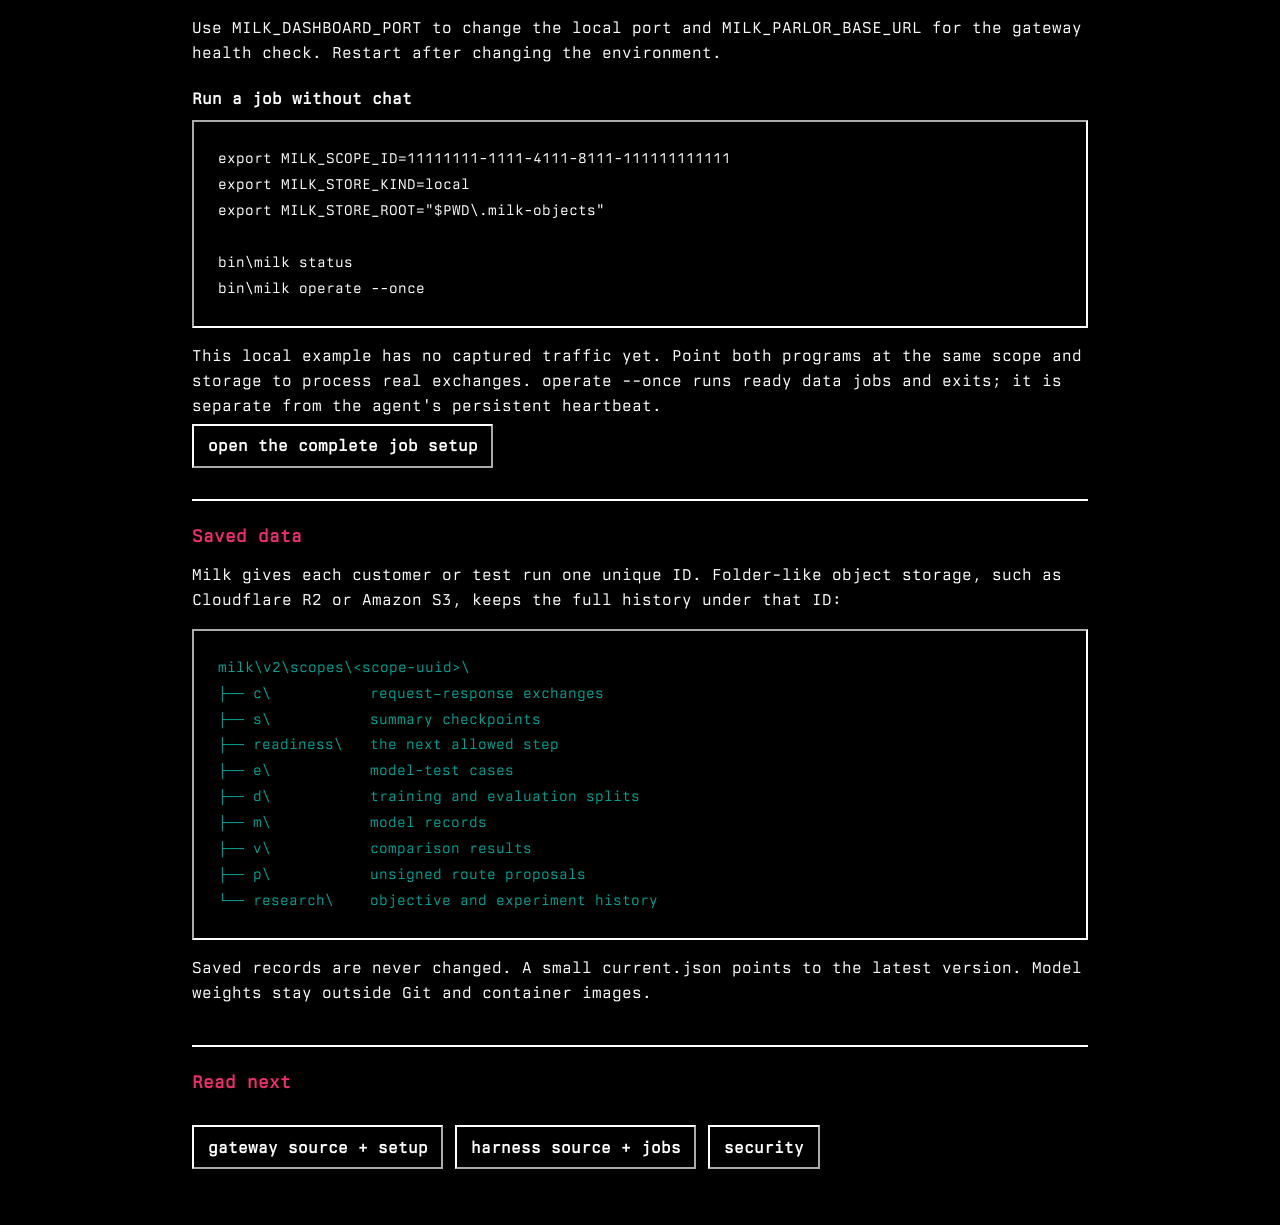
==== commit dc90ac9c: "Use the original Smart ERP Berkeley Mono font" ====
--- a/docs/index.html
+++ b/docs/index.html
@@ -7,7 +7,7 @@
   <meta name="color-scheme" content="dark">
   <meta http-equiv="Content-Security-Policy" content="default-src 'self'; style-src 'self'; img-src 'self'; connect-src 'none'; object-src 'none'; base-uri 'none'; form-action 'none'">
   <title>Milk Docs</title>
-  <link rel="stylesheet" href="/milk.css">
+  <link rel="stylesheet" href="/milk.css?v=20260905-berkeley">
 </head>
 <body>
   <main class="docs">
@@ -125,7 +125,7 @@
 bin/milk status
 bin/milk operate --once</code></pre>
       <p>This local example has no captured traffic yet. Point both programs at the same scope and storage to process real exchanges. <code>operate --once</code> runs ready data jobs and exits; it is separate from the agent's persistent heartbeat.</p>
-      <p><a href="https://github.com/milkinfrastructure/milk-man#run-fixed-jobs">open the complete job setup</a></p>
+      <p><a href="https://github.com/milkinfrastructure/milk-man#run-jobs">open the complete job setup</a></p>
     </section>
 
     <section id="data" class="doc-section" aria-labelledby="data-title">
--- a/milk.css
+++ b/milk.css
@@ -1,3 +1,11 @@
+@font-face {
+  font-family: "Berkeley Mono";
+  src: url("/BerkeleyMonoTrial-Regular.otf") format("opentype");
+  font-weight: 400;
+  font-style: normal;
+  font-display: swap;
+}
+
 :root {
   --black: #000;
   --white: #fff;
@@ -14,8 +22,10 @@
   margin: 0;
   background: var(--black);
   color: var(--white);
-  font-family: ui-monospace, Menlo, Monaco, "Courier New", monospace;
-}
+  font-family: "Berkeley Mono", monospace;
+}
+
+code { font: inherit; }
 
 main {
   width: calc(100% - 2rem);
@@ -121,7 +131,7 @@
 code span { display: block; }
 .plain { color: var(--white); }
 .added { border-left: .35rem solid var(--teal); padding-left: .65rem; }
-.added b { color: var(--teal); }
+.added b { color: var(--teal); margin-right: .5ch; }
 
 .routes { margin: 1rem 0; }
 
@@ -172,6 +182,20 @@
   margin: 1rem 0 1.5rem;
   line-height: 1.6;
 }
+
+.checkpoint-flow { display: grid; grid-template-columns: repeat(3, minmax(0, 1fr)); border: 2px inset var(--white); }
+.checkpoint-flow > div { padding: 1rem; border-right: 1px solid var(--white); }
+.checkpoint-flow > div:last-child { border: 0; }
+.checkpoint-flow small { color: var(--teal); font-size: .875rem; }
+.checkpoint-flow h3 { font-size: 1rem; margin: .65rem 0; }
+.checkpoint-flow p { margin: 0; font-size: .875rem; line-height: 1.55; }
+.milestone-example { display: grid; grid-template-columns: repeat(4, 1fr); margin-top: 1.5rem; border-top: 3px double var(--white); }
+.milestone-example span { position: relative; padding: .75rem 0; text-align: center; font-size: .875rem; }
+.milestone-example span::before { content: ""; position: absolute; width: 2px; height: .5rem; top: 0; left: 50%; background: var(--pink); }
+.config-note { font-size: .875rem; line-height: 1.55; margin: .25rem 0 2rem; }
+.config-note code { font: inherit; overflow-wrap: anywhere; }
+.loop-heading { font-size: 1rem; margin: 2rem 0 1rem; }
+.page-footer { display: flex; flex-wrap: wrap; gap: .75rem; border-top: 3px double var(--white); padding-top: 1.5rem; margin-top: 2rem; font-size: .875rem; }
 
 .milk-loop {
   display: grid;
@@ -232,7 +256,7 @@
 
 .shots {
   display: grid;
-  grid-template-columns: repeat(2, 1fr);
+  grid-template-columns: 1fr;
   gap: 1rem;
 }
 
@@ -272,10 +296,8 @@
 a:hover,
 a:focus-visible {
   border-color: var(--pink);
-  background: var(--pink);
-  color: var(--black);
-  outline: 0;
-}
+}
+button:focus-visible, a:focus-visible { outline: 2px solid var(--teal); outline-offset: 3px; }
 
 button:active,
 a:active { border-style: inset; }
@@ -283,6 +305,7 @@
 .docs { max-width: 56rem; }
 
 .docs .masthead { margin-bottom: 1.5rem; }
+.docs .masthead > div { min-width: 0; overflow-wrap: anywhere; }
 
 .docs-nav {
   margin: 0 0 2.5rem;
@@ -312,6 +335,7 @@
 .doc-section p,
 .doc-section li,
 .terms dd { line-height: 1.55; }
+.docs :not(pre) > code { overflow-wrap: anywhere; }
 
 .programs {
   display: grid;
@@ -369,19 +393,140 @@
 .tree { color: var(--teal); }
 .fine { font-size: .85rem; }
 
+/* The public broadcast uses the same four inks and hard edges as the console. */
+.broadcast main { max-width: 70rem; padding-top: 1.25rem; }
+.broadcast h2 { font-size: clamp(1.5rem, 3.5vw, 2.3rem); }
+.broadcast p { line-height: 1.55; }
+.station-bar, .station-bar nav, .station, .broadcast-label, .lower-third { display: flex; align-items: center; }
+.station-bar { justify-content: space-between; flex-wrap: wrap; gap: 1rem; margin-bottom: 1.25rem; }
+.station { border: 0; padding: 0; gap: .5rem; font-size: .875rem; min-width: 0; overflow-wrap: anywhere; }
+.station .carton { width: 2.5rem; height: 2.5rem; }
+.station-bar nav { margin: 0; gap: .5rem; }
+.station-bar nav a { padding: .45rem .7rem; font-size: .875rem; }
+.transmission { border: 4px outset var(--white); }
+.broadcast-label { justify-content: space-between; gap: 1rem; padding: .65rem 1rem; border-bottom: 3px double var(--white); font-size: .75rem; font-weight: 700; letter-spacing: .08em; }
+.broadcast-label span:first-child { color: var(--pink); }
+.pitch { display: grid; grid-template-columns: 1.1fr 1fr; }
+.pitch-copy { padding: clamp(1.5rem, 4vw, 3rem); }
+.pitch h1 { font-size: clamp(3.5rem, 7.8vw, 6.25rem); line-height: .95; letter-spacing: -.07em; text-transform: uppercase; }
+.pitch h1 span { color: var(--pink); }
+.pitch-copy > p { margin: 1.75rem 0; font-size: 1rem; }
+.order-button { display: inline-flex; gap: 1.5rem; align-items: center; justify-content: space-between; background: var(--pink); border: 3px outset var(--white); padding: .85rem 1rem; font-size: 1rem; color: var(--black); }
+.order-button:hover { background: var(--white); border-color: var(--white); }
+.order-button span { font-size: 1.4rem; }
+.pitch-copy .offer-note { margin: .75rem 0 0; font-size: .875rem; }
+.product-stage { display: grid; grid-template-rows: auto 1fr auto; position: relative; min-width: 0; margin: 1.5rem 1.5rem 1.5rem 0; border: 3px double var(--teal); }
+.product-label { padding: .65rem 1rem; border-bottom: 1px solid var(--teal); color: var(--teal); font-size: .875rem; font-weight: 700; text-align: center; letter-spacing: .05em; }
+.hero-carton { align-self: center; justify-self: center; display: block; width: 100%; height: auto; max-width: 27rem; margin: .65rem 0; image-rendering: pixelated; }
+.motion-ready .hero-carton { animation: carton-bob 3s steps(3, end) infinite; }
+.product-stamp { display: flex; align-items: center; gap: .5rem; position: absolute; right: -.7rem; top: 20%; padding: .75rem; background: var(--pink); color: var(--black); border: 3px outset var(--white); transform: rotate(6deg); }
+.product-stamp strong { font-size: 2rem; letter-spacing: -.06em; }
+.product-stamp span { font-size: .75rem; line-height: 1.2; font-weight: 700; }
+.product-caption { display: flex; align-items: center; justify-content: space-between; gap: .75rem; padding: .85rem; border-top: 1px solid var(--teal); font-size: .75rem; font-weight: 700; line-height: 1.5; }
+.product-caption b { color: var(--pink); font-size: 1.5rem; }
+.lower-third { flex-wrap: wrap; gap: .5rem 1rem; padding: .85rem 1rem; background: var(--teal); color: var(--black); border-top: 3px double var(--black); }
+.lower-third strong, .lower-third > span { font-size: .875rem; }
+.lower-third button { background: var(--black); color: var(--white); font-size: .75rem; padding: .3rem .5rem; }
+.program-guide { display: grid; grid-template-columns: repeat(3, 1fr); margin-top: 1rem; gap: .75rem; }
+.program-guide a { display: flex; gap: 1rem; align-items: center; font-size: .875rem; }
+.program-guide small { color: var(--teal); font-size: 1rem; }
+.connection { margin-top: 4rem; scroll-margin-top: 1rem; }
+.segment-title { display: flex; align-items: center; gap: 1rem; margin-bottom: 1.5rem; }
+.segment-number { display: grid; place-items: center; flex: 0 0 3.5rem; height: 3.5rem; border: 3px outset var(--white); color: var(--pink); font-size: 1.5rem; font-weight: 700; }
+.segment-title .domain { font-size: .75rem; letter-spacing: .06em; }
+.segment-title h2 { scroll-margin-top: 2rem; }
+.broadcast .lede { margin: 0 0 1rem; font-weight: 400; }
+.broadcast .editor pre { padding: 1rem 1.5rem; font-size: .875rem; }
+.broadcast .source-links { margin-top: 1.25rem; font-size: .875rem; }
+.broadcast .branch { flex-wrap: wrap; justify-content: center; }
+.broadcast .tour { margin-top: 3.5rem; border-top: 4px double var(--white); }
+.broadcast .overview { gap: 0; }
+.broadcast .program { padding: 1.25rem; }
+.broadcast .program h3 { color: var(--teal); font-size: 1rem; }
+.broadcast .program p { font-size: .9375rem; }
+.broadcast .checkpoint-flow h3 { font-size: 1.15rem; }
+.broadcast .checkpoint-flow p { font-size: .9375rem; }
+.broadcast .milestone-example { margin-top: 1rem; border: 0; gap: .5rem; }
+.broadcast .milestone-example span { border: 3px inset var(--white); font-size: clamp(.875rem, 2.5vw, 1.5rem); font-weight: 700; padding: 1rem .25rem; }
+.broadcast .milestone-example span::before { display: none; }
+.broadcast .config-note { margin-top: .75rem; }
+.broadcast .milk-loop { gap: .9rem; }
+.broadcast .milk-loop strong { font-size: .875rem; }
+.broadcast .screens h2 { margin-bottom: 0; }
+.broadcast .shots { grid-template-columns: repeat(2, minmax(0, 1fr)); }
+.broadcast .shot { align-self: start; }
+.broadcast .shot figcaption { padding: 1rem; border-top: 0; }
+.broadcast .shot figcaption b { font-size: .9375rem; }
+.broadcast .shot figcaption span { font-size: .875rem; }
+.broadcast .shot.wide { grid-column: auto; }
+.broadcast .shot.wide:has(details[open]) { grid-column: 1 / -1; }
+.end-card { display: flex; align-items: center; justify-content: center; flex-wrap: wrap; gap: 1.25rem; border: 4px outset var(--white); padding: 2rem 1rem; margin-top: 3rem; }
+.end-card h2 { text-transform: uppercase; }
+.broadcast .page-footer { align-items: center; font-size: .75rem; border: 0; }
+.page-footer > span { margin-left: auto; }
+@keyframes carton-bob { 0%, 100% { transform: translateY(0); } 50% { transform: translateY(-9px); } }
+.paused .hero-carton { animation-play-state: paused; }
+@media (max-width: 48rem), (any-pointer: coarse) {
+  button, a, summary { min-width: 44px; min-height: 44px; touch-action: manipulation; }
+  .station-bar nav a, .lower-third button { font-size: .875rem; }
+  .station-bar nav a { display: inline-flex; align-items: center; }
+  .doc-section a { display: inline-flex; align-items: center; }
+}
+@media (max-width: 48rem) {
+  .broadcast-label span:last-child { display: none; }
+  .pitch { grid-template-columns: 1fr 1fr; }
+  .pitch h1 { font-size: clamp(2.75rem, 8vw, 4rem); }
+  .pitch-copy { padding: 1.25rem; }
+  .product-stage { margin: 1.25rem 1.25rem 1.25rem 0; }
+  .product-caption { flex-direction: column; text-align: center; }
+  .product-caption > b { display: none; }
+  .product-stamp { top: 25%; padding: .5rem; }
+  .product-stamp strong { font-size: 1.5rem; }
+  .program-guide a { gap: .5rem; padding: .6rem; }
+  .broadcast .milk-loop { grid-template-columns: 1fr; }
+  .broadcast .milk-loop li:not(:last-child)::after { content: "↓"; top: auto; right: calc(50% - .3rem); bottom: -1.15rem; }
+}
 @media (max-width: 34rem) {
-  pre { white-space: pre-wrap; word-break: break-all; font-size: .78rem; }
-  .added { overflow-wrap: anywhere; word-break: break-all; }
+  .station { font-size: .75rem; gap: .25rem; }
+  .station-bar { gap: .5rem; }
+  .station-bar nav { flex-direction: row; }
+  .station-bar nav a { padding: .4rem; }
+  .station-bar nav a:last-child { display: none; }
+  .pitch { grid-template-columns: 1fr; }
+  .pitch h1 { font-size: clamp(3rem, 16vw, 5rem); }
+  .pitch-copy > p { margin: 1.25rem 0; }
+  .product-stage { margin: 0 1.25rem 1.25rem; }
+  .hero-carton { max-width: 17rem; }
+  .product-caption { flex-direction: row; }
+  .product-stamp { top: 20%; }
+  .lower-third button { margin-left: 0; }
+  .broadcast .program-guide { display: flex; flex-direction: column; gap: .5rem; }
+  .program-guide a { text-align: left; }
+  .connection { margin-top: 2.5rem; }
+  .segment-title { gap: .75rem; }
+  .segment-number { flex-basis: 2.5rem; height: 2.5rem; font-size: 1.125rem; }
+  .broadcast .editor pre { padding: .75rem; font-size: .875rem; }
+  .editor pre { white-space: normal; }
+  .editor code span { white-space: pre-wrap; margin: .75rem 0; }
+  .added { position: relative; padding-left: 1.35rem; }
+  .added b { position: absolute; left: .4rem; }
+  .broadcast .shots { grid-template-columns: 1fr; }
+  .broadcast .milestone-example { grid-template-columns: repeat(2, minmax(0, 1fr)); }
+  .page-footer > span { margin-left: 0; }
+  pre { white-space: pre-wrap; overflow-wrap: anywhere; font-size: .875rem; }
+  .added { overflow-wrap: anywhere; }
   .editor-status { flex-wrap: wrap; }
   .route { grid-template-columns: 1fr; }
   .route b { transform: rotate(90deg); }
   .branch { align-items: stretch; flex-direction: column; text-align: center; }
   .branch b { transform: none; }
   .programs,
+  .checkpoint-flow,
   .milk-path,
   .milk-loop,
   .shots { grid-template-columns: 1fr; }
   .milk-loop li:not(:last-child)::after { content: "↓"; top: auto; right: calc(50% - .3rem); bottom: -1.15rem; }
+  .checkpoint-flow > div { border-right: 0; border-bottom: 1px solid var(--white); }
   .shot.wide { grid-column: auto; }
   .milk-path span { border-right: 0; border-bottom: 1px solid var(--white); }
   .milk-path span:last-child { border-bottom: 0; }
